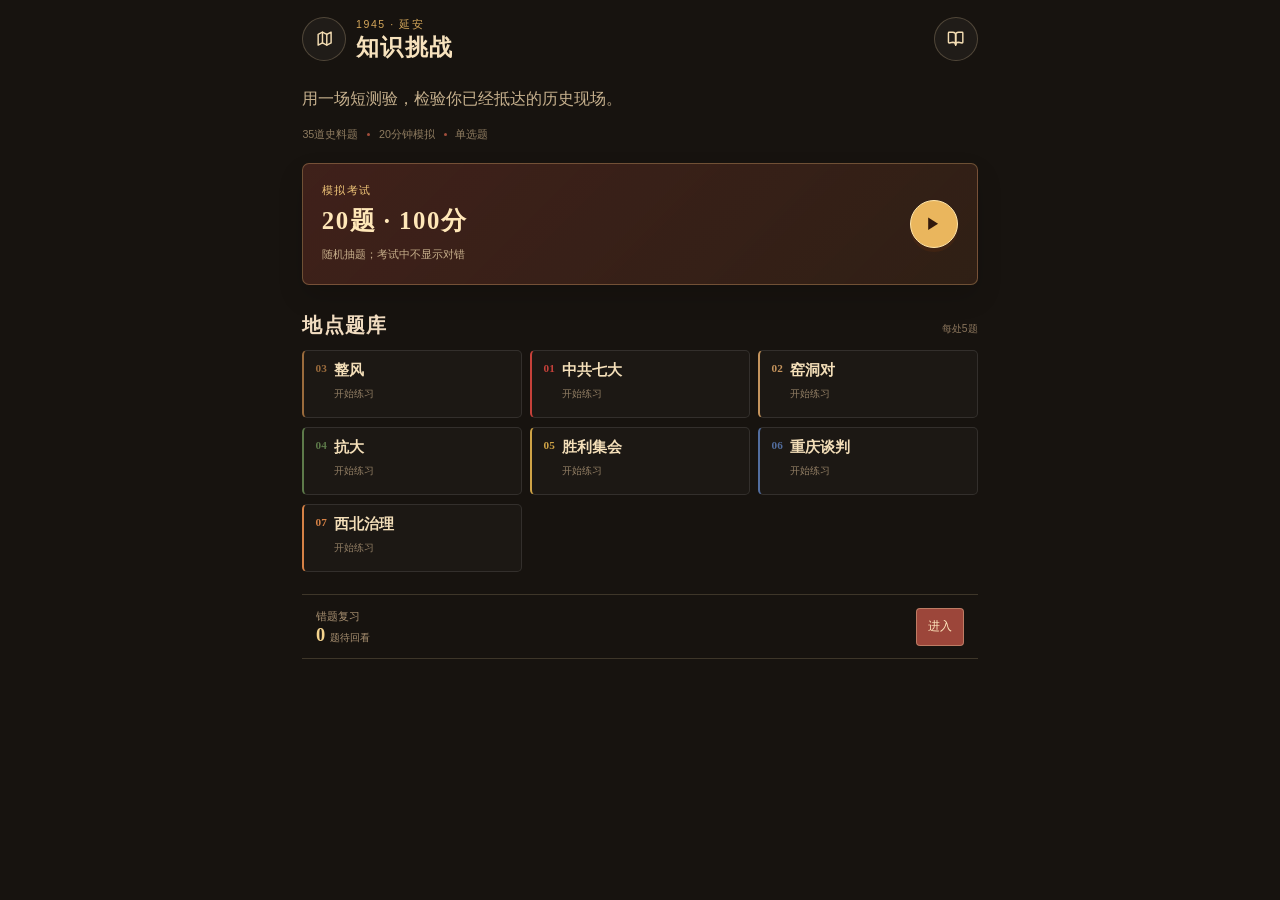
==== quiz/index.html @ 0b5469c0 "Complete mobile Yanan history experience" ====
<!doctype html>
<html lang="zh-CN">
<head>
  <meta charset="utf-8">
  <meta name="viewport" content="width=device-width, initial-scale=1, viewport-fit=cover">
  <meta name="theme-color" content="#17130f">
  <link rel="stylesheet" href="../assets/css/common.css">
  <link rel="stylesheet" href="../assets/css/quiz.css">
  <title>知识挑战｜1945延安</title>
</head>
<body class="quiz-page"><main id="quiz-app"></main><script src="../assets/js/site-data.js"></script><script src="../assets/js/quiz-data.js"></script><script src="../assets/js/quiz.js"></script></body>
</html>
---- assets/css/common.css ----
:root {
  --ink: #17130f;
  --paper: #f2e3c6;
  --paper-deep: #c9a978;
  --mist: #fff1d1;
  --muted: #b6a185;
  --line: rgba(244, 222, 181, .2);
  --red: #bd493d;
  --gold: #e1af58;
  --accent: #c6413a;
  --accent-soft: #f2aaa1;
  --font-display: "STSong", "SimSun", "Noto Serif SC", serif;
  --font-body: "PingFang SC", "Microsoft YaHei", "Noto Sans SC", sans-serif;
  --safe-top: max(1rem, env(safe-area-inset-top));
  --safe-bottom: max(1rem, env(safe-area-inset-bottom));
}

* { box-sizing: border-box; }
html { min-width: 320px; scroll-behavior: smooth; -webkit-text-size-adjust: 100%; }
body { margin: 0; min-width: 320px; color: var(--mist); background: var(--ink); font-family: var(--font-body); line-height: 1.6; }
button, a { font: inherit; -webkit-tap-highlight-color: transparent; }
button { border: 0; }
a { color: inherit; text-decoration: none; }
button, a { touch-action: manipulation; }
button:focus-visible, a:focus-visible { outline: 3px solid var(--gold); outline-offset: 3px; }
svg { display: block; width: 1.35rem; height: 1.35rem; }
.visually-hidden { position: absolute; width: 1px; height: 1px; padding: 0; margin: -1px; overflow: hidden; clip: rect(0 0 0 0); clip-path: inset(50%); white-space: nowrap; border: 0; }
.is-hidden { display: none !important; }

/* Home cover and the map drawer */
.home-shell { min-height: 100dvh; overflow: hidden; background: var(--ink); }
.home-cover { min-height: 100dvh; position: relative; z-index: 1; display: grid; place-items: center; align-content: center; padding: calc(var(--safe-top) + 1.6rem) 1.35rem calc(var(--safe-bottom) + 2.8rem); overflow: hidden; isolation: isolate; text-align: center; background: #1d1510; }
.home-cover::before { content: ""; position: absolute; inset: 0; z-index: -3; opacity: .32; background: url("../images/map-yanan-handdrawn.png") center / cover no-repeat; filter: sepia(.28) saturate(.78) contrast(1.06); transform: scale(1.06); }
.home-cover::after { content: ""; position: absolute; inset: 0; z-index: -2; background: linear-gradient(180deg, rgba(16, 12, 9, .2), rgba(20, 14, 10, .72) 62%, #17130f), radial-gradient(circle at 50% 22%, transparent 0 22%, rgba(20, 13, 9, .4) 70%); }
.cover-grain { position: absolute; inset: 0; z-index: -1; pointer-events: none; opacity: .55; background-image: repeating-linear-gradient(96deg, transparent 0 3px, rgba(255,255,255,.02) 4px 5px), linear-gradient(rgba(255,255,255,.024) 1px, transparent 1px), linear-gradient(90deg, rgba(255,255,255,.02) 1px, transparent 1px); background-size: auto, 26px 26px, 26px 26px; }
.brand-mark { width: 67px; height: 67px; object-fit: contain; filter: drop-shadow(0 11px 17px rgba(0,0,0,.42)); }
.eyebrow { margin: 1rem 0 .4rem; color: #f0c77d; font-size: .7rem; letter-spacing: .24em; }
.home-title { margin: 0; color: #fff0c8; font: 700 clamp(3rem, 15vw, 5.4rem)/.88 var(--font-display); letter-spacing: .18em; text-indent: .18em; text-shadow: 0 5px 20px rgba(0,0,0,.42); }
.home-title span { color: #eab86a; font: 600 .55em/.9 Georgia, serif; letter-spacing: .14em; }
.home-subtitle { max-width: 18rem; margin: 1.15rem auto 0; color: #ddc6a2; font-size: .88rem; text-wrap: balance; }
.cover-command { min-height: 48px; display: inline-flex; align-items: center; gap: .6rem; margin-top: 2rem; padding: .7rem .82rem .7rem 1rem; color: #f9e4b7; background: rgba(25, 17, 11, .52); border: 1px solid rgba(244, 204, 129, .62); border-radius: 5px; box-shadow: 0 8px 23px rgba(0,0,0,.22), inset 0 1px rgba(255,245,217,.13); cursor: pointer; transition: transform .2s ease, background .2s ease; }
.cover-command:active { transform: translateY(2px) scale(.98); background: rgba(57, 31, 18, .76); }
.command-icon { display: grid; place-items: center; width: 27px; height: 27px; color: #28170c; background: #f1c574; border-radius: 50%; font-size: 1.05rem; line-height: 1; }
.cover-note { position: absolute; bottom: calc(var(--safe-bottom) + .7rem); left: 1rem; right: 1rem; margin: 0; color: rgba(230, 207, 172, .65); font-size: .69rem; letter-spacing: .09em; }

.map-drawer { position: fixed; inset: 0; z-index: 10; display: flex; flex-direction: column; min-height: 100dvh; padding: var(--safe-top) 1rem var(--safe-bottom); overflow: hidden; color: #321d0e; background: #dac08e; transform: translateY(101%); visibility: hidden; pointer-events: none; transition: transform .42s cubic-bezier(.22, .77, .25, 1), visibility 0s linear .43s; }
.map-drawer::before { content: ""; position: absolute; inset: 0; z-index: -1; opacity: .44; background: repeating-linear-gradient(0deg, transparent 0 4px, rgba(100,73,33,.04) 5px 6px), radial-gradient(ellipse at 50% 0, rgba(255,247,215,.6), transparent 55%); }
.map-drawer.is-open { transform: translateY(0); visibility: visible; pointer-events: auto; transition-delay: 0s; }
.map-toolbar { display: grid; grid-template-columns: 48px 1fr 48px; gap: .55rem; align-items: center; width: min(100%, 760px); margin: 0 auto; }
.icon-control { display: grid; place-items: center; width: 46px; height: 46px; color: #4b2815; background: rgba(255, 241, 208, .62); border: 1px solid rgba(91, 50, 27, .4); border-radius: 50%; box-shadow: 0 4px 0 rgba(91, 50, 27, .22), 0 7px 15px rgba(80, 47, 18, .12); cursor: pointer; transition: transform .18s ease, box-shadow .18s ease; }
.icon-control:active { transform: translateY(3px); box-shadow: 0 1px 0 rgba(91, 50, 27, .22); }
.map-toolbar-title { min-width: 0; text-align: center; }
.map-toolbar-title p { margin: 0; color: #996743; font-size: .63rem; letter-spacing: .17em; }
.map-toolbar-title h2 { margin: .05rem 0 0; color: #432310; font: 700 1.15rem/1.2 var(--font-display); letter-spacing: .07em; }
.map-intro { width: min(100%, 760px); margin: .75rem auto .65rem; color: #795238; text-align: center; font-size: .74rem; }
.map-board { width: min(100%, 760px); aspect-ratio: 1 / 1.12; min-height: 0; position: relative; margin: 0 auto; overflow: hidden; border: 1px solid rgba(75, 41, 18, .55); border-radius: 7px; background: #ae8754 url("../images/map-yanan-handdrawn.png") center / cover no-repeat; box-shadow: inset 0 0 65px rgba(50, 26, 10, .43), 0 17px 31px rgba(70, 41, 17, .22); }
.map-board::after { content: ""; position: absolute; inset: 0; pointer-events: none; background: linear-gradient(115deg, rgba(255,246,210,.15), transparent 32%), radial-gradient(ellipse at center, transparent 53%, rgba(40, 21, 7, .33)); }
.map-route { position: absolute; z-index: 1; inset: 0; width: 100%; height: 100%; overflow: visible; pointer-events: none; }
.map-route path { fill: none; stroke: rgba(113, 46, 32, .82); stroke-width: 2.15; stroke-dasharray: 4.4 5.5; filter: drop-shadow(0 1px rgba(255,232,181,.5)); }
.map-board.is-routing .map-route path { animation: route-dash 1.4s linear infinite; }
@keyframes route-dash { to { stroke-dashoffset: -30; } }
.map-marker { --marker: var(--red); position: absolute; z-index: 3; left: calc(var(--x) * 1%); top: calc(var(--y) * 1%); display: grid; place-items: center; width: 43px; height: 43px; padding: 0; color: #fff5d7; background: var(--marker); border: 1px solid rgba(255,248,220,.93); border-radius: 50% 50% 50% 8px; box-shadow: 0 4px 0 rgba(62, 27, 14, .38), 0 0 0 1px rgba(75, 36, 15, .5); cursor: pointer; transform: translate(-50%, -50%) rotate(-45deg); transition: transform .22s ease, box-shadow .22s ease; }
.map-marker > * { transform: rotate(45deg); }
.marker-number { font: 700 .72rem/1 var(--font-body); }
.map-marker:hover, .map-marker:focus-visible, .map-marker.is-active { transform: translate(-50%, -50%) rotate(-45deg) scale(1.13); box-shadow: 0 4px 0 rgba(62, 27, 14, .38), 0 0 0 7px rgba(255,238,181,.3); }
.map-marker::after { content: ""; position: absolute; inset: -8px; border: 1px solid rgba(255,241,196,.82); border-radius: inherit; opacity: 0; }
.map-marker.is-active::after { animation: ping .65s ease-out; }
@keyframes ping { from { opacity: .9; transform: scale(.7); } to { opacity: 0; transform: scale(1.78); } }
.marker-label { position: absolute; top: calc(100% + 7px); left: 50%; width: max-content; max-width: 7.4rem; color: #3d210e; font: 700 .7rem/1.25 var(--font-display); letter-spacing: .02em; text-align: center; text-shadow: 0 1px 0 rgba(255,244,202,.85); transform: translateX(-50%) rotate(45deg); }
.map-legend { position: absolute; z-index: 4; right: .7rem; bottom: .5rem; color: rgba(56, 31, 14, .67); font-size: .6rem; letter-spacing: .07em; }
.map-foot-tools { display: flex; align-items: center; justify-content: space-between; width: min(100%, 760px); margin: .68rem auto 0; }
.map-tool-text { display: inline-flex; align-items: center; min-height: 38px; padding: .45rem .65rem; color: #5b331c; background: transparent; border: 1px solid rgba(84, 47, 20, .34); border-radius: 4px; cursor: pointer; font-size: .72rem; }
.map-tool-text:active { transform: translateY(1px); background: rgba(255,246,216,.34); }
.map-tool-text span { color: #97513a; }

/* Location scenes */
.location-page { background: var(--ink); scroll-snap-type: y proximity; }
.location-section { min-height: 100dvh; position: relative; overflow: hidden; scroll-snap-align: start; }
.cover-section { display: grid; place-items: center; align-content: center; padding: var(--safe-top) 1.25rem calc(var(--safe-bottom) + 4rem); isolation: isolate; text-align: center; }
.cover-section::before { content: ""; position: absolute; z-index: -1; inset: 0; background: linear-gradient(180deg, rgba(16,12,9,.28), rgba(18,13,10,.82) 74%, #17130f), linear-gradient(125deg, color-mix(in srgb, var(--accent) 34%, transparent), transparent 54%); }
.cover-photo { position: absolute; z-index: -2; inset: 0; width: 100%; height: 100%; object-fit: cover; filter: grayscale(1) sepia(.37) contrast(1.08); opacity: .58; }
.top-nav { position: absolute; inset: var(--safe-top) 1rem auto; display: flex; justify-content: space-between; align-items: center; }
.back-map { display: inline-flex; align-items: center; gap: .35rem; min-height: 42px; padding: .48rem .6rem; color: #fff0ce; background: rgba(23,16,10,.55); border: 1px solid rgba(255,229,185,.27); border-radius: 4px; backdrop-filter: blur(8px); font-size: .76rem; }
.back-map svg { width: 1rem; height: 1rem; }
.place-number { color: #f1d7ad; font-size: .68rem; letter-spacing: .13em; }
.cover-content { max-width: 34rem; }
.cover-kicker { margin: 0; color: var(--accent-soft); font-size: .77rem; letter-spacing: .14em; }
.location-title { max-width: 92vw; margin: .6rem 0 .55rem; color: #fff0cb; font: 700 clamp(2.4rem, 11vw, 4.8rem)/1.08 var(--font-display); letter-spacing: .1em; text-indent: .1em; text-shadow: 0 6px 25px rgba(0,0,0,.42); }
.location-theme { margin: 0 auto; color: #f0dfc1; font: 1.08rem/1.65 var(--font-display); text-wrap: balance; }
.location-date { margin: 1.3rem 0 0; color: #c4b099; font-size: .77rem; letter-spacing: .07em; }
.location-date i { display: inline-block; width: 4px; height: 4px; margin: 0 .4rem; background: var(--accent-soft); border-radius: 50%; vertical-align: middle; }
.next-section { position: absolute; bottom: calc(var(--safe-bottom) + .4rem); left: 50%; display: grid; place-items: center; gap: .15rem; color: #e5c69c; font-size: .71rem; letter-spacing: .1em; transform: translateX(-50%); }
.next-section b { color: var(--accent-soft); font-size: 1.25rem; font-weight: 400; animation: float-arrow 1.7s ease-in-out infinite; }
@keyframes float-arrow { 50% { transform: translateY(5px); } }
.cover-credit { position: absolute; right: 1rem; bottom: calc(var(--safe-bottom) + .55rem); max-width: 9.5rem; color: rgba(226,210,179,.54); font-size: .55rem; line-height: 1.35; text-align: right; }

.people-section { display: flex; flex-direction: column; padding: calc(var(--safe-top) + 1.05rem) 1rem var(--safe-bottom); isolation: isolate; background: #17130f; }
.people-section::before { content: ""; position: absolute; inset: 0; pointer-events: none; opacity: .58; background-image: linear-gradient(color-mix(in srgb, var(--accent) 25%, transparent) 1px, transparent 1px), linear-gradient(90deg, color-mix(in srgb, var(--accent) 25%, transparent) 1px, transparent 1px), linear-gradient(135deg, transparent 22%, color-mix(in srgb, var(--accent) 22%, transparent) 48%, transparent 73%); background-size: 26px 26px, 26px 26px, 100% 100%; animation: mesh-flow 15s ease-in-out infinite alternate; }
.people-section::after { content: ""; position: absolute; z-index: 0; right: -20%; bottom: 10%; width: 70%; height: 28%; border: 1px solid color-mix(in srgb, var(--accent-soft) 40%, transparent); transform: rotate(-12deg); }
@keyframes mesh-flow { from { background-position: 0 0, 0 0, 0 0; } to { background-position: 26px 26px, -26px 26px, 0 0; } }
.people-ornaments { position: absolute; inset: 0; z-index: 0; pointer-events: none; overflow: hidden; }
.people-ornaments span { position: absolute; display: block; border: 1px solid color-mix(in srgb, var(--accent-soft) 55%, transparent); }
.people-ornaments span:nth-child(1) { top: 18%; right: 7%; width: 46px; height: 46px; transform: rotate(45deg); }
.people-ornaments span:nth-child(2) { bottom: 14%; left: -14px; width: 84px; height: 84px; border-width: 8px; border-color: color-mix(in srgb, var(--accent) 32%, transparent); transform: rotate(22deg); }
.people-ornaments span:nth-child(3) { top: 37%; left: 7%; width: 72px; height: 18px; border-left: 0; border-right: 0; transform: rotate(-19deg); }
.section-header { position: relative; z-index: 1; width: min(100%, 760px); margin: 0 auto 1rem; }
.section-header p, .section-label { margin: 0 0 .28rem; color: var(--accent-soft); font-size: .69rem; letter-spacing: .16em; }
.section-header h2 { margin: 0; color: #f7e5c4; font: 700 clamp(1.72rem, 7.8vw, 2.6rem)/1.22 var(--font-display); letter-spacing: .08em; }
.section-header small { display: block; margin-top: .38rem; color: #a9967c; font-size: .72rem; }
.people-grid { position: relative; z-index: 1; display: grid; grid-template-columns: repeat(2, minmax(0, 1fr)); align-content: center; gap: .7rem; width: min(100%, 760px); margin: auto; }
.people-count-5 .people-ornaments span:nth-child(1) { right: 3%; top: 15%; }
.person-card { position: relative; min-width: 0; overflow: hidden; background: rgba(31, 22, 16, .76); border: 1px solid color-mix(in srgb, var(--accent) 48%, rgba(255,255,255,.16)); border-radius: 6px; box-shadow: 0 10px 22px rgba(0,0,0,.16); transition: transform .2s ease, border-color .2s ease; }
.person-card:hover { transform: translateY(-2px); border-color: var(--accent-soft); }
.person-open { display: block; width: 100%; padding: 0; color: inherit; text-align: left; background: transparent; cursor: pointer; }
.person-photo { display: block; aspect-ratio: 3 / 4; position: relative; overflow: hidden; background: linear-gradient(145deg, color-mix(in srgb, var(--accent) 35%, #312117), #120d09); }
.person-photo::after { content: ""; position: absolute; inset: 0; pointer-events: none; border: 5px solid rgba(237,214,173,.14); box-shadow: inset 0 -32px 28px rgba(0,0,0,.26); }
.person-photo img { width: 100%; height: 100%; object-fit: contain; background: linear-gradient(160deg, color-mix(in srgb, var(--accent) 25%, #3b2a1d), #160f0a); filter: grayscale(1) sepia(.21) contrast(1.05); }
.person-photo.has-image-error > img { display: none; }
.portrait-fallback { display: grid; place-items: center; align-content: center; width: 100%; height: 100%; gap: .3rem; color: color-mix(in srgb, var(--accent-soft) 85%, white); background: linear-gradient(145deg, color-mix(in srgb, var(--accent) 38%, #312117), #17100b); }
.portrait-fallback span { font: 700 2.4rem/1 var(--font-display); }
.portrait-fallback small { color: #d6b988; font-size: .62rem; letter-spacing: .05em; }
.person-copy { display: grid; gap: .1rem; min-height: 56px; padding: .48rem .58rem .56rem; }
.person-copy strong { overflow: hidden; color: #ffe8b9; font: 700 1.03rem/1.25 var(--font-display); letter-spacing: .06em; text-overflow: ellipsis; white-space: nowrap; }
.person-copy small { overflow: hidden; color: #bca78a; font-size: .65rem; line-height: 1.35; text-overflow: ellipsis; white-space: nowrap; }
.person-audio { position: absolute; top: .42rem; right: .42rem; z-index: 2; display: grid; place-items: center; width: 40px; height: 40px; padding: 0; color: #fff5dd; background: var(--accent); border: 1px solid rgba(255,245,217,.65); border-radius: 50%; box-shadow: 0 3px 9px rgba(0,0,0,.3); cursor: pointer; }
.person-audio svg { width: 1.05rem; height: 1.05rem; }
.person-audio.is-playing { color: #2c160a; background: var(--gold); animation: audio-ring 1s ease-in-out infinite; }
@keyframes audio-ring { 50% { box-shadow: 0 0 0 6px rgba(226,175,87,.2); } }

.video-section { display: grid; place-items: center; align-content: center; padding: var(--safe-top) 1rem var(--safe-bottom); background: #130f0c; }
.video-wrap { width: min(100%, 760px); }
.video-wrap > .section-label, .video-wrap h2 { text-align: center; }
.video-wrap h2 { margin: 0 0 1.05rem; color: #f6e2bf; font: 700 clamp(1.72rem, 7.4vw, 2.5rem) var(--font-display); letter-spacing: .08em; }
.video-preview { position: relative; display: grid; place-items: center; aspect-ratio: 16 / 9; overflow: hidden; background: #2a1c12; border: 1px solid rgba(239,210,161,.35); border-radius: 5px; }
.history-video { display: block; width: 100%; aspect-ratio: 16 / 9; background: #090705; border: 1px solid rgba(239,210,161,.48); border-radius: 5px; box-shadow: 0 12px 28px rgba(0,0,0,.25); }
.video-preview > img { position: absolute; inset: 0; width: 100%; height: 100%; object-fit: cover; filter: grayscale(1) sepia(.4) brightness(.54); }
.video-preview::after { content: ""; position: absolute; inset: 0; background: linear-gradient(110deg, rgba(0,0,0,.35), transparent 50%, rgba(0,0,0,.48)); }
.video-overlay { position: relative; z-index: 1; display: grid; place-items: center; color: #f5dfb9; text-align: center; }
.video-overlay p { margin: .5rem 0 .05rem; font: 700 1rem var(--font-display); letter-spacing: .07em; }
.video-overlay small { color: #d1b78b; font-size: .66rem; }
.video-status { display: grid; place-items: center; width: 52px; height: 52px; padding-left: 2px; color: #fee8bb; background: rgba(180, 58, 45, .83); border: 1px solid rgba(255,236,194,.7); border-radius: 50%; }
.video-status svg { width: 1.25rem; height: 1.25rem; }
.video-time { position: absolute; z-index: 2; right: .65rem; bottom: .48rem; padding: .1rem .32rem; color: #e7d4ae; background: rgba(0,0,0,.43); border-radius: 3px; font-size: .64rem; }
.video-caption { max-width: 35rem; margin: .9rem auto 0; color: #ad987a; font-size: .79rem; line-height: 1.75; text-align: center; }

/* Fullscreen portrait dossier */
.person-dialog { position: fixed; inset: 0; z-index: 30; display: none; width: 100%; max-width: none; height: 100dvh; margin: 0; padding: 0; color: #f5e2bf; background: #17120e; border: 0; }
.person-dialog[open] { display: block; }
.person-dialog::backdrop { background: rgba(0,0,0,.78); }
.dialog-scroll { height: 100%; overflow-y: auto; overscroll-behavior: contain; }
.dialog-close { position: fixed; top: var(--safe-top); right: 1rem; z-index: 3; display: grid; place-items: center; width: 44px; height: 44px; padding: 0; color: #ffedc8; background: rgba(26,18,12,.72); border: 1px solid rgba(255,232,189,.34); border-radius: 50%; backdrop-filter: blur(8px); cursor: pointer; }
.dialog-close svg { width: 1.15rem; height: 1.15rem; }
.dialog-portrait { min-height: 49dvh; position: relative; display: grid; align-items: end; justify-items: center; overflow: hidden; background: linear-gradient(145deg, color-mix(in srgb, var(--accent) 32%, #301f14), #17110c); }
.dialog-portrait::after { content: ""; position: absolute; inset: 0; pointer-events: none; background: linear-gradient(180deg, transparent 48%, #17120e 96%); }
.dialog-portrait > img { width: 100%; height: 100%; position: absolute; inset: 0; object-fit: contain; filter: grayscale(1) sepia(.25) contrast(1.05); }
.detail-fallback { position: absolute; inset: 0; }
.dialog-title { position: relative; z-index: 1; padding: 4rem 1rem 1.55rem; text-align: center; }
.dialog-title p { margin: 0; color: var(--accent-soft); font-size: .7rem; letter-spacing: .14em; }
.dialog-title h2 { margin: .35rem 0 0; color: #ffedc8; font: 700 clamp(2.5rem, 12vw, 4.3rem)/1 var(--font-display); letter-spacing: .1em; text-indent: .1em; }
.dialog-title span { color: #cdb697; font-size: .76rem; letter-spacing: .1em; }
.dialog-body { width: min(100%, 640px); margin: 0 auto; padding: 1.35rem 1.2rem calc(var(--safe-bottom) + 2rem); }
.dialog-role { margin: 0; color: var(--accent-soft); font-size: .82rem; letter-spacing: .07em; }
.dialog-bio { margin-top: 1rem; color: #d9c5a4; font-size: .92rem; }
.dialog-bio p { margin: 0 0 .86rem; }
.quote-box { margin-top: 1.2rem; padding: .95rem 1rem; border-left: 2px solid var(--accent); background: rgba(255,255,255,.035); }
.quote-box p { margin: 0; color: #f8e2b8; font: 1.05rem/1.75 var(--font-display); }
.quote-box small { display: block; margin-top: .5rem; color: #a99679; font-size: .68rem; line-height: 1.5; }
.detail-audio { display: inline-flex; align-items: center; gap: .4rem; min-height: 42px; margin-top: .8rem; padding: .55rem .68rem; color: #fff0ce; background: var(--accent); border: 1px solid rgba(255,239,205,.38); border-radius: 4px; cursor: pointer; font-size: .74rem; }
.detail-audio svg { width: 1rem; height: 1rem; }
.detail-audio.is-playing { color: #2b160a; background: var(--gold); }
.portrait-credit { margin: 1rem 0 0; color: #806f5b; font-size: .64rem; line-height: 1.5; }
.page-not-found { padding: 2rem; }

@media (min-width: 680px) {
  .home-cover { padding-inline: 2rem; }
  .map-drawer { padding-inline: 2rem; }
  .map-board { aspect-ratio: 1.55 / 1; }
  .people-grid { grid-template-columns: repeat(3, minmax(0, 1fr)); }
  .dialog-portrait { min-height: 55dvh; }
}
@media (min-width: 980px) {
  .people-grid { grid-template-columns: repeat(4, minmax(0, 1fr)); }
}
@media (max-height: 700px) and (max-width: 679px) {
  .home-title { font-size: 3.3rem; }
  .home-subtitle { margin-top: .75rem; }
  .cover-command { margin-top: 1.2rem; }
  .map-board { aspect-ratio: 1.12 / 1; }
}
@media (max-width: 679px) {
  .people-section { min-height: auto; overflow: clip; padding: calc(var(--safe-top) + .85rem) .9rem calc(var(--safe-bottom) + .9rem); }
  .people-section .section-header { margin-bottom: .8rem; }
  .people-section .section-header h2 { font-size: 1.72rem; }
  .people-grid { grid-template-columns: repeat(2, minmax(0, 1fr)); align-content: start; gap: .72rem; width: 100%; margin: 0 auto; }
  .people-grid .person-card { width: auto; transform: none; }
  .people-grid .person-card:hover { transform: translateY(-2px); }
  .people-count-3 .person-card:last-child,
  .people-count-5 .person-card:last-child { grid-column: 1 / -1; width: calc((100% - .72rem) / 2); justify-self: center; }
  .person-copy { min-height: 58px; }
}
@media (prefers-reduced-motion: reduce) {
  *, *::before, *::after { animation-duration: .01ms !important; animation-iteration-count: 1 !important; scroll-behavior: auto !important; transition-duration: .01ms !important; }
}
---- assets/css/quiz.css ----
.quiz-page { min-height: 100dvh; background: #17130f; }
.quiz-shell { width: min(100%, 720px); min-height: 100dvh; margin: 0 auto; padding: var(--safe-top) 1rem calc(var(--safe-bottom) + 1.5rem); }
.quiz-header { display: grid; grid-template-columns: 44px 1fr 44px; gap: .6rem; align-items: center; }
.quiz-header > div { min-width: 0; }
.quiz-header p { margin: 0; color: #d6a85b; font-size: .66rem; letter-spacing: .15em; }
.quiz-header h1 { margin: .04rem 0 0; color: #f7e2bd; font: 700 1.45rem/1.2 var(--font-display); letter-spacing: .06em; }
.quiz-icon { display: grid; place-items: center; width: 44px; height: 44px; padding: 0; color: #f4ddb3; background: rgba(255,255,255,.04); border: 1px solid rgba(239,213,166,.23); border-radius: 50%; cursor: pointer; }
.quiz-icon svg { width: 1.08rem; height: 1.08rem; }
.quiz-lead { margin: 1.5rem 0 .8rem; color: #c7b18e; font: 1.02rem/1.7 var(--font-display); }
.quiz-stat-row { display: flex; align-items: center; gap: .55rem; color: #8f7c60; font-size: .67rem; }
.quiz-stat-row i { width: 3px; height: 3px; background: #a24e3b; border-radius: 50%; }
.quiz-primary-card { display: flex; align-items: center; justify-content: space-between; gap: 1rem; margin-top: 1.25rem; padding: 1.15rem; background: linear-gradient(135deg, rgba(158,65,53,.3), rgba(62,39,25,.64)); border: 1px solid rgba(238,183,118,.32); border-radius: 7px; box-shadow: 0 12px 26px rgba(0,0,0,.14); }
.quiz-primary-card p { margin: 0; color: #f1c679; font-size: .7rem; letter-spacing: .13em; }
.quiz-primary-card h2 { margin: .2rem 0; color: #ffe7b8; font: 700 1.55rem var(--font-display); letter-spacing: .06em; }
.quiz-primary-card small { color: #c6ae8a; font-size: .68rem; }
.round-command { display: grid; flex: 0 0 auto; place-items: center; width: 48px; height: 48px; padding-left: 2px; color: #32190c; background: #eab65d; border: 1px solid #ffe5a9; border-radius: 50%; box-shadow: 0 4px 0 rgba(88,42,18,.38); cursor: pointer; }
.round-command:active { transform: translateY(3px); box-shadow: 0 1px 0 rgba(88,42,18,.38); }
.quiz-section-title { display: flex; justify-content: space-between; align-items: baseline; margin-top: 1.7rem; }
.quiz-section-title h2 { margin: 0; color: #f1dcc0; font: 700 1.25rem var(--font-display); letter-spacing: .06em; }
.quiz-section-title span { color: #89745b; font-size: .65rem; }
.topic-grid { display: grid; grid-template-columns: repeat(2, minmax(0, 1fr)); gap: .55rem; margin-top: .7rem; }
.topic-card { display: grid; grid-template-columns: auto 1fr; grid-template-areas: "number title" "number note"; column-gap: .45rem; min-height: 68px; padding: .7rem; color: #e9d3ad; text-align: left; background: rgba(255,255,255,.025); border: 1px solid rgba(255,255,255,.1); border-left: 2px solid var(--topic); border-radius: 5px; cursor: pointer; }
.topic-card:active { transform: translateY(1px); background: rgba(255,255,255,.06); }
.topic-card span { grid-area: number; color: var(--topic); font: 700 .7rem Georgia, serif; }
.topic-card strong { grid-area: title; overflow: hidden; color: #f4dfb9; font: 700 .91rem/1.2 var(--font-display); text-overflow: ellipsis; white-space: nowrap; }
.topic-card small { grid-area: note; margin-top: .14rem; color: #927e64; font-size: .61rem; }
.notebook-teaser { display: flex; align-items: center; justify-content: space-between; margin-top: 1.4rem; padding: .78rem .85rem; border-top: 1px solid rgba(236,208,161,.18); border-bottom: 1px solid rgba(236,208,161,.18); }
.notebook-teaser p { margin: 0; color: #a78f70; font-size: .67rem; }
.notebook-teaser strong { display: block; color: #f4d38d; font: 700 1.15rem var(--font-display); }
.notebook-teaser strong small { color: #a78f70; font: .65rem var(--font-body); }
.notebook-teaser button, .notebook-actions > button, .result-actions > button, .practice-next button { min-height: 38px; padding: .45rem .7rem; color: #ffe7bd; background: #9c463a; border: 1px solid rgba(255,228,183,.34); border-radius: 4px; cursor: pointer; font-size: .72rem; }

.quiz-clock { justify-self: end; color: #f1c878; font: 700 .85rem ui-monospace, SFMono-Regular, Consolas, monospace; }
.exam-progress { height: 4px; margin-top: 1.3rem; overflow: hidden; background: rgba(255,255,255,.08); border-radius: 10px; }
.exam-progress span { display: block; height: 100%; background: #d6984a; transition: width .2s ease; }
.exam-meta { display: flex; justify-content: space-between; margin: .55rem 0 1.4rem; color: #938069; font-size: .67rem; }
.exam-meta span { color: #d7ae76; }
.question-card { padding: 1.05rem; background: rgba(255,255,255,.026); border: 1px solid rgba(239,215,174,.17); border-radius: 6px; }
.question-location { margin: 0; color: #d8a85a; font-size: .67rem; letter-spacing: .1em; }
.question-card h2 { margin: .55rem 0 1.05rem; color: #f7e3bf; font: 700 1.18rem/1.56 var(--font-display); letter-spacing: .02em; }
.answers { display: grid; gap: .55rem; }
.answer-option { display: grid; grid-template-columns: 25px 1fr; align-items: center; gap: .55rem; min-height: 48px; padding: .62rem .68rem; color: #d8c2a0; text-align: left; background: rgba(255,255,255,.018); border: 1px solid rgba(239,215,174,.15); border-radius: 4px; cursor: pointer; transition: border-color .16s ease, background .16s ease, transform .16s ease; }
.answer-option:hover { background: rgba(255,255,255,.045); }
.answer-option:active { transform: translateY(1px); }
.answer-option b { display: grid; place-items: center; width: 23px; height: 23px; color: #e6ba76; border: 1px solid rgba(230,186,118,.42); border-radius: 50%; font: 700 .66rem ui-monospace, monospace; }
.answer-option span { font-size: .82rem; line-height: 1.45; }
.answer-option.is-selected { color: #f8e3b8; background: rgba(177,74,58,.22); border-color: #c46952; }
.answer-option.is-selected b { color: #281508; background: #e0a758; border-color: #e0a758; }
.answer-option.is-correct { color: #e4f0c6; background: rgba(98,130,74,.27); border-color: #8cac6b; }
.answer-option.is-correct b { color: #1b2613; background: #b9d687; border-color: #b9d687; }
.answer-option.is-wrong { color: #f4d2c7; background: rgba(170,65,48,.26); border-color: #d27a68; }
.answer-feedback { margin-top: .95rem; padding: .75rem .8rem; border-left: 2px solid #d7a35b; background: rgba(230,188,116,.07); }
.answer-feedback strong { color: #f0cd8d; font-size: .78rem; }
.answer-feedback p { margin: .38rem 0; color: #d4c0a0; font-size: .77rem; line-height: 1.6; }
.answer-feedback small { color: #998368; font-size: .62rem; line-height: 1.45; }
.exam-controls { display: grid; grid-template-columns: 1fr auto 1fr; align-items: center; gap: .5rem; margin-top: 1.1rem; color: #9c8566; text-align: center; font-size: .68rem; }
.exam-controls .quiet-button:last-child { justify-self: end; }
.quiet-button { display: inline-flex; align-items: center; justify-content: center; gap: .3rem; min-height: 38px; padding: .45rem .65rem; color: #cfb18b; background: transparent; border: 1px solid rgba(233,209,167,.22); border-radius: 4px; cursor: pointer; font-size: .7rem; }
.quiet-button:disabled { opacity: .35; cursor: default; }
.quiet-button svg { width: .9rem; height: .9rem; }
.submit-exam { display: grid; width: 100%; min-height: 48px; margin-top: 1.1rem; color: #32190c; background: #e5b35d; border: 1px solid #ffe4a6; border-radius: 4px; box-shadow: 0 3px 0 rgba(93,48,20,.36); cursor: pointer; font-size: .85rem; }
.submit-exam small { color: #70401e; font-size: .6rem; }
.practice-progress { display: grid; gap: .38rem; margin: 1.15rem 0; color: #9c876c; font-size: .67rem; }
.practice-progress i { height: 4px; overflow: hidden; background: rgba(255,255,255,.08); border-radius: 6px; }
.practice-progress b { display: block; height: 100%; background: #c77c46; }
.practice-next { display: flex; justify-content: flex-end; margin-top: 1rem; }

.score-panel { display: flex; align-items: center; gap: 1rem; margin-top: 1.6rem; padding: 1rem; background: linear-gradient(135deg, rgba(183,82,59,.29), rgba(70,44,28,.52)); border: 1px solid rgba(232,186,115,.28); border-radius: 7px; }
.score-ring { display: grid; place-items: center; flex: 0 0 92px; width: 92px; height: 92px; border: 5px solid #d69c4b; border-radius: 50%; }
.score-ring strong { color: #ffebbc; font: 700 2rem/1 var(--font-display); }
.score-ring span { color: #bfa077; font-size: .61rem; }
.score-panel p { margin: 0; color: #f0c57b; font-size: .72rem; letter-spacing: .1em; }
.score-panel h2 { margin: .25rem 0; color: #f8e4be; font: 700 1.1rem var(--font-display); }
.score-panel small { color: #bba082; font-size: .65rem; }
.weak-panel { margin-top: 1.35rem; }
.weak-panel h2, .analysis-list h2 { margin: 0 0 .7rem; color: #eed9b6; font: 700 1.15rem var(--font-display); }
.weak-panel > div { display: grid; grid-template-columns: 1fr auto; grid-template-areas: "name score" "line line"; gap: .35rem .6rem; margin-top: .63rem; color: #cab18d; font-size: .72rem; }
.weak-panel span { grid-area: name; }
.weak-panel b { grid-area: score; color: #ecc77f; font-size: .68rem; }
.weak-panel i { grid-area: line; height: 4px; overflow: hidden; background: rgba(255,255,255,.08); border-radius: 4px; }
.weak-panel em { display: block; height: 100%; background: #cf8d48; }
.result-actions { display: flex; gap: .55rem; margin-top: 1.35rem; }
.result-actions > button { flex: 1; }
.analysis-list { margin-top: 1.8rem; }
.analysis-list details { margin-top: .55rem; padding: .75rem; background: rgba(255,255,255,.025); border: 1px solid rgba(233,210,170,.13); border-radius: 4px; }
.analysis-list summary { display: grid; grid-template-columns: 24px 1fr; gap: .45rem; color: #dac39f; cursor: pointer; font-size: .76rem; line-height: 1.45; }
.analysis-list summary b { display: grid; place-items: center; width: 21px; height: 21px; border-radius: 50%; font-size: .61rem; }
.analysis-list summary b.right { color: #203015; background: #b5d384; }
.analysis-list summary b.wrong { color: #34140e; background: #d87e66; }
.analysis-list p { margin: .55rem 0 0; color: #c7b08d; font-size: .72rem; line-height: 1.55; }
.analysis-list small { display: block; margin-top: .5rem; color: #8d785f; font-size: .6rem; }

.notebook-summary { margin: 1.35rem 0 .85rem; color: #cbb492; font: 1rem var(--font-display); }
.notebook-actions { display: flex; gap: .55rem; }
.notebook-actions > button { flex: 1; }
.wrong-list { display: grid; gap: .65rem; margin-top: 1.1rem; }
.wrong-list article { padding: .85rem; background: rgba(255,255,255,.025); border: 1px solid rgba(233,210,170,.15); border-radius: 5px; }
.wrong-list p { margin: 0; color: #d6a75c; font-size: .63rem; letter-spacing: .09em; }
.wrong-list h2 { margin: .32rem 0 .5rem; color: #ecdbbc; font: 700 .98rem/1.5 var(--font-display); }
.wrong-list small { color: #9c876b; font-size: .64rem; }
.wrong-list article > div { display: flex; justify-content: flex-end; gap: .45rem; margin-top: .72rem; }
.wrong-list button { min-height: 34px; padding: .36rem .55rem; color: #ffebbd; background: #954638; border: 1px solid rgba(255,229,184,.3); border-radius: 4px; cursor: pointer; font-size: .66rem; }
.wrong-list .quiet-button { color: #cfb18b; background: transparent; }
.empty-notebook { display: grid; place-items: center; gap: .4rem; min-height: 34dvh; color: #b7ca91; text-align: center; }
.empty-notebook svg { width: 2rem; height: 2rem; }
.empty-notebook p { margin: 0; color: #c5b08d; font: .98rem var(--font-display); }
.mastered-count { margin-top: 1.3rem; color: #8f7a60; font-size: .66rem; text-align: center; }

@media (min-width: 650px) { .quiz-shell { padding-inline: 1.4rem; } .topic-grid { grid-template-columns: repeat(3, minmax(0, 1fr)); } }
@media (max-width: 360px) { .topic-card { padding-inline: .55rem; } .quiz-stat-row { gap: .35rem; } }
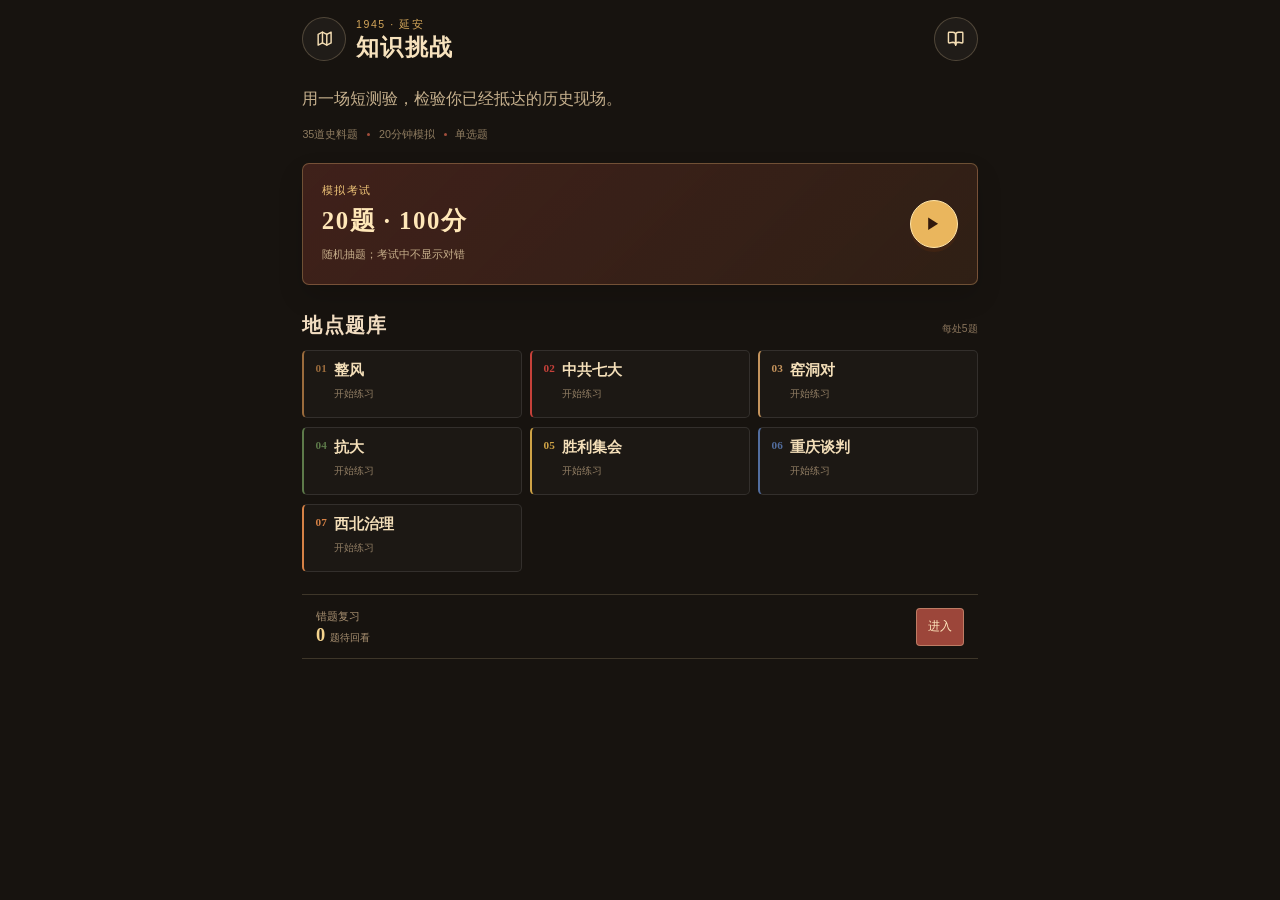
==== commit 5e38c858: "Bust mobile cache for updated Yanan site" ====
--- a/quiz/index.html
+++ b/quiz/index.html
@@ -4,9 +4,9 @@
   <meta charset="utf-8">
   <meta name="viewport" content="width=device-width, initial-scale=1, viewport-fit=cover">
   <meta name="theme-color" content="#17130f">
-  <link rel="stylesheet" href="../assets/css/common.css">
-  <link rel="stylesheet" href="../assets/css/quiz.css">
+  <link rel="stylesheet" href="../assets/css/common.css?v=20260714-map2">
+  <link rel="stylesheet" href="../assets/css/quiz.css?v=20260714-map2">
   <title>知识挑战｜1945延安</title>
 </head>
-<body class="quiz-page"><main id="quiz-app"></main><script src="../assets/js/site-data.js"></script><script src="../assets/js/quiz-data.js"></script><script src="../assets/js/quiz.js"></script></body>
+<body class="quiz-page"><main id="quiz-app"></main><script src="../assets/js/site-data.js?v=20260714-map2"></script><script src="../assets/js/quiz-data.js?v=20260714-map2"></script><script src="../assets/js/quiz.js?v=20260714-map2"></script></body>
 </html>
--- a/assets/css/common.css
+++ b/assets/css/common.css
@@ -30,7 +30,7 @@
 /* Home cover and the map drawer */
 .home-shell { min-height: 100dvh; overflow: hidden; background: var(--ink); }
 .home-cover { min-height: 100dvh; position: relative; z-index: 1; display: grid; place-items: center; align-content: center; padding: calc(var(--safe-top) + 1.6rem) 1.35rem calc(var(--safe-bottom) + 2.8rem); overflow: hidden; isolation: isolate; text-align: center; background: #1d1510; }
-.home-cover::before { content: ""; position: absolute; inset: 0; z-index: -3; opacity: .32; background: url("../images/map-yanan-handdrawn.png") center / cover no-repeat; filter: sepia(.28) saturate(.78) contrast(1.06); transform: scale(1.06); }
+.home-cover::before { content: ""; position: absolute; inset: 0; z-index: -3; opacity: .32; background: url("../images/map-yanan-integrated-v2.webp") center / cover no-repeat; filter: sepia(.18) saturate(.86) contrast(1.06); transform: scale(1.06); }
 .home-cover::after { content: ""; position: absolute; inset: 0; z-index: -2; background: linear-gradient(180deg, rgba(16, 12, 9, .2), rgba(20, 14, 10, .72) 62%, #17130f), radial-gradient(circle at 50% 22%, transparent 0 22%, rgba(20, 13, 9, .4) 70%); }
 .cover-grain { position: absolute; inset: 0; z-index: -1; pointer-events: none; opacity: .55; background-image: repeating-linear-gradient(96deg, transparent 0 3px, rgba(255,255,255,.02) 4px 5px), linear-gradient(rgba(255,255,255,.024) 1px, transparent 1px), linear-gradient(90deg, rgba(255,255,255,.02) 1px, transparent 1px); background-size: auto, 26px 26px, 26px 26px; }
 .brand-mark { width: 67px; height: 67px; object-fit: contain; filter: drop-shadow(0 11px 17px rgba(0,0,0,.42)); }
@@ -43,7 +43,7 @@
 .command-icon { display: grid; place-items: center; width: 27px; height: 27px; color: #28170c; background: #f1c574; border-radius: 50%; font-size: 1.05rem; line-height: 1; }
 .cover-note { position: absolute; bottom: calc(var(--safe-bottom) + .7rem); left: 1rem; right: 1rem; margin: 0; color: rgba(230, 207, 172, .65); font-size: .69rem; letter-spacing: .09em; }
 
-.map-drawer { position: fixed; inset: 0; z-index: 10; display: flex; flex-direction: column; min-height: 100dvh; padding: var(--safe-top) 1rem var(--safe-bottom); overflow: hidden; color: #321d0e; background: #dac08e; transform: translateY(101%); visibility: hidden; pointer-events: none; transition: transform .42s cubic-bezier(.22, .77, .25, 1), visibility 0s linear .43s; }
+.map-drawer { position: fixed; inset: 0; z-index: 10; display: flex; flex-direction: column; min-height: 100dvh; padding: var(--safe-top) 1rem var(--safe-bottom); overflow-y: auto; overscroll-behavior: contain; color: #321d0e; background: #dac08e; transform: translateY(101%); visibility: hidden; pointer-events: none; transition: transform .42s cubic-bezier(.22, .77, .25, 1), visibility 0s linear .43s; }
 .map-drawer::before { content: ""; position: absolute; inset: 0; z-index: -1; opacity: .44; background: repeating-linear-gradient(0deg, transparent 0 4px, rgba(100,73,33,.04) 5px 6px), radial-gradient(ellipse at 50% 0, rgba(255,247,215,.6), transparent 55%); }
 .map-drawer.is-open { transform: translateY(0); visibility: visible; pointer-events: auto; transition-delay: 0s; }
 .map-toolbar { display: grid; grid-template-columns: 48px 1fr 48px; gap: .55rem; align-items: center; width: min(100%, 760px); margin: 0 auto; }
@@ -53,21 +53,26 @@
 .map-toolbar-title p { margin: 0; color: #996743; font-size: .63rem; letter-spacing: .17em; }
 .map-toolbar-title h2 { margin: .05rem 0 0; color: #432310; font: 700 1.15rem/1.2 var(--font-display); letter-spacing: .07em; }
 .map-intro { width: min(100%, 760px); margin: .75rem auto .65rem; color: #795238; text-align: center; font-size: .74rem; }
-.map-board { width: min(100%, 760px); aspect-ratio: 1 / 1.12; min-height: 0; position: relative; margin: 0 auto; overflow: hidden; border: 1px solid rgba(75, 41, 18, .55); border-radius: 7px; background: #ae8754 url("../images/map-yanan-handdrawn.png") center / cover no-repeat; box-shadow: inset 0 0 65px rgba(50, 26, 10, .43), 0 17px 31px rgba(70, 41, 17, .22); }
+.map-board { width: min(100%, 760px); aspect-ratio: 1; min-height: 0; position: relative; margin: 0 auto; overflow: hidden; border: 1px solid rgba(75, 41, 18, .55); border-radius: 9px; background: #ae8754 url("../images/map-yanan-integrated-v2.webp") center / 100% 100% no-repeat; box-shadow: inset 0 0 65px rgba(50, 26, 10, .43), 0 17px 31px rgba(70, 41, 17, .22); }
 .map-board::after { content: ""; position: absolute; inset: 0; pointer-events: none; background: linear-gradient(115deg, rgba(255,246,210,.15), transparent 32%), radial-gradient(ellipse at center, transparent 53%, rgba(40, 21, 7, .33)); }
 .map-route { position: absolute; z-index: 1; inset: 0; width: 100%; height: 100%; overflow: visible; pointer-events: none; }
 .map-route path { fill: none; stroke: rgba(113, 46, 32, .82); stroke-width: 2.15; stroke-dasharray: 4.4 5.5; filter: drop-shadow(0 1px rgba(255,232,181,.5)); }
 .map-board.is-routing .map-route path { animation: route-dash 1.4s linear infinite; }
 @keyframes route-dash { to { stroke-dashoffset: -30; } }
-.map-marker { --marker: var(--red); position: absolute; z-index: 3; left: calc(var(--x) * 1%); top: calc(var(--y) * 1%); display: grid; place-items: center; width: 43px; height: 43px; padding: 0; color: #fff5d7; background: var(--marker); border: 1px solid rgba(255,248,220,.93); border-radius: 50% 50% 50% 8px; box-shadow: 0 4px 0 rgba(62, 27, 14, .38), 0 0 0 1px rgba(75, 36, 15, .5); cursor: pointer; transform: translate(-50%, -50%) rotate(-45deg); transition: transform .22s ease, box-shadow .22s ease; }
-.map-marker > * { transform: rotate(45deg); }
-.marker-number { font: 700 .72rem/1 var(--font-body); }
-.map-marker:hover, .map-marker:focus-visible, .map-marker.is-active { transform: translate(-50%, -50%) rotate(-45deg) scale(1.13); box-shadow: 0 4px 0 rgba(62, 27, 14, .38), 0 0 0 7px rgba(255,238,181,.3); }
-.map-marker::after { content: ""; position: absolute; inset: -8px; border: 1px solid rgba(255,241,196,.82); border-radius: inherit; opacity: 0; }
+.map-marker { --marker: var(--red); position: absolute; z-index: 3; left: calc(var(--x) * 1%); top: calc(var(--y) * 1%); width: 44px; height: 44px; padding: 0; color: #fff5d7; background: transparent; border: 0; border-radius: 50%; cursor: pointer; transform: translate(-50%, -50%); transition: transform .22s ease; }
+.marker-number { position: absolute; z-index: 2; top: 50%; left: 50%; display: grid; place-items: center; width: 28px; height: 28px; color: #fff7df; background: color-mix(in srgb, var(--marker) 88%, #3b2114); border: 1.5px solid rgba(255,248,220,.96); border-radius: 50%; box-shadow: 0 2px 0 rgba(63,31,14,.38), 0 3px 9px rgba(38,20,9,.38), 0 0 0 4px rgba(255,239,196,.2); font: 700 .62rem/1 var(--font-body); transform: translate(-50%, -50%); }
+.map-marker:hover, .map-marker:focus-visible, .map-marker.is-active { transform: translate(-50%, -50%) scale(1.08); }
+.map-marker:hover .marker-number, .map-marker:focus-visible .marker-number, .map-marker.is-active .marker-number { box-shadow: 0 2px 0 rgba(63,31,14,.38), 0 0 0 6px rgba(255,238,181,.34), 0 5px 12px rgba(50,25,9,.38); }
+.map-marker::after { content: ""; position: absolute; z-index: -1; inset: -5px; border: 1px solid rgba(255,241,196,.82); border-radius: 50%; opacity: 0; }
 .map-marker.is-active::after { animation: ping .65s ease-out; }
 @keyframes ping { from { opacity: .9; transform: scale(.7); } to { opacity: 0; transform: scale(1.78); } }
-.marker-label { position: absolute; top: calc(100% + 7px); left: 50%; width: max-content; max-width: 7.4rem; color: #3d210e; font: 700 .7rem/1.25 var(--font-display); letter-spacing: .02em; text-align: center; text-shadow: 0 1px 0 rgba(255,244,202,.85); transform: translateX(-50%) rotate(45deg); }
-.map-legend { position: absolute; z-index: 4; right: .7rem; bottom: .5rem; color: rgba(56, 31, 14, .67); font-size: .6rem; letter-spacing: .07em; }
+.marker-label { position: absolute; z-index: 2; top: calc(100% + 6px); left: 50%; display: grid; gap: 1px; width: max-content; max-width: 7.5rem; padding: .2rem .38rem; color: #3d210e; background: rgba(255,239,202,.86); border: 1px solid rgba(104,63,29,.42); border-radius: 3px; box-shadow: 0 2px 5px rgba(51,28,13,.2); letter-spacing: .02em; text-align: center; text-shadow: 0 1px 0 rgba(255,244,202,.85); transform: translateX(-50%); }
+.marker-label strong { font: 700 .66rem/1.15 var(--font-display); }
+.marker-label small { color: rgba(72,42,21,.74); font-size: .47rem; line-height: 1.15; white-space: nowrap; }
+.map-marker[data-label-side="left"] .marker-label { top: 50%; right: calc(100% + 7px); left: auto; transform: translateY(-50%); text-align: right; }
+.map-marker[data-label-side="right"] .marker-label { top: 50%; right: auto; left: calc(100% + 7px); transform: translateY(-50%); text-align: left; }
+.map-marker[data-label-side="top"] .marker-label { top: auto; right: auto; bottom: calc(100% + 7px); left: 50%; transform: translateX(-50%); }
+.map-legend { position: absolute; z-index: 4; right: .7rem; bottom: .5rem; color: rgba(56, 31, 14, .67); font-size: .6rem; letter-spacing: .07em; pointer-events: none; }
 .map-foot-tools { display: flex; align-items: center; justify-content: space-between; width: min(100%, 760px); margin: .68rem auto 0; }
 .map-tool-text { display: inline-flex; align-items: center; min-height: 38px; padding: .45rem .65rem; color: #5b331c; background: transparent; border: 1px solid rgba(84, 47, 20, .34); border-radius: 4px; cursor: pointer; font-size: .72rem; }
 .map-tool-text:active { transform: translateY(1px); background: rgba(255,246,216,.34); }
@@ -108,6 +113,8 @@
 .section-header h2 { margin: 0; color: #f7e5c4; font: 700 clamp(1.72rem, 7.8vw, 2.6rem)/1.22 var(--font-display); letter-spacing: .08em; }
 .section-header small { display: block; margin-top: .38rem; color: #a9967c; font-size: .72rem; }
 .people-grid { position: relative; z-index: 1; display: grid; grid-template-columns: repeat(2, minmax(0, 1fr)); align-content: center; gap: .7rem; width: min(100%, 760px); margin: auto; }
+.people-next { position: relative; bottom: auto; left: auto; margin: 1.05rem auto 0; transform: none; }
+.people-next:hover { color: #fff0ce; }
 .people-count-5 .people-ornaments span:nth-child(1) { right: 3%; top: 15%; }
 .person-card { position: relative; min-width: 0; overflow: hidden; background: rgba(31, 22, 16, .76); border: 1px solid color-mix(in srgb, var(--accent) 48%, rgba(255,255,255,.16)); border-radius: 6px; box-shadow: 0 10px 22px rgba(0,0,0,.16); transition: transform .2s ease, border-color .2s ease; }
 .person-card:hover { transform: translateY(-2px); border-color: var(--accent-soft); }
@@ -174,7 +181,7 @@
 @media (min-width: 680px) {
   .home-cover { padding-inline: 2rem; }
   .map-drawer { padding-inline: 2rem; }
-  .map-board { aspect-ratio: 1.55 / 1; }
+  .map-board { max-width: min(76dvh, 760px); }
   .people-grid { grid-template-columns: repeat(3, minmax(0, 1fr)); }
   .dialog-portrait { min-height: 55dvh; }
 }
@@ -185,9 +192,23 @@
   .home-title { font-size: 3.3rem; }
   .home-subtitle { margin-top: .75rem; }
   .cover-command { margin-top: 1.2rem; }
-  .map-board { aspect-ratio: 1.12 / 1; }
+  .map-board { width: min(100%, 332px); }
 }
 @media (max-width: 679px) {
+  .map-drawer { padding-inline: .72rem; }
+  .map-toolbar { grid-template-columns: 42px 1fr 42px; gap: .42rem; }
+  .icon-control { width: 42px; height: 42px; }
+  .map-toolbar-title h2 { font-size: 1.02rem; }
+  .map-intro { margin: .55rem auto .5rem; font-size: .68rem; }
+  .map-board { width: min(100%, 360px); aspect-ratio: 1; }
+  .map-marker { width: 44px; height: 44px; }
+  .marker-number { width: 26px; height: 26px; font-size: .56rem; }
+  .marker-label { max-width: 6.2rem; }
+  .marker-label strong { font-size: .61rem; }
+  .marker-label small { font-size: .43rem; }
+  .map-legend { display: none; }
+  .map-foot-tools { gap: .55rem; margin-top: .6rem; }
+  .map-tool-text { min-width: 0; justify-content: center; padding-inline: .55rem; font-size: .66rem; }
   .people-section { min-height: auto; overflow: clip; padding: calc(var(--safe-top) + .85rem) .9rem calc(var(--safe-bottom) + .9rem); }
   .people-section .section-header { margin-bottom: .8rem; }
   .people-section .section-header h2 { font-size: 1.72rem; }
